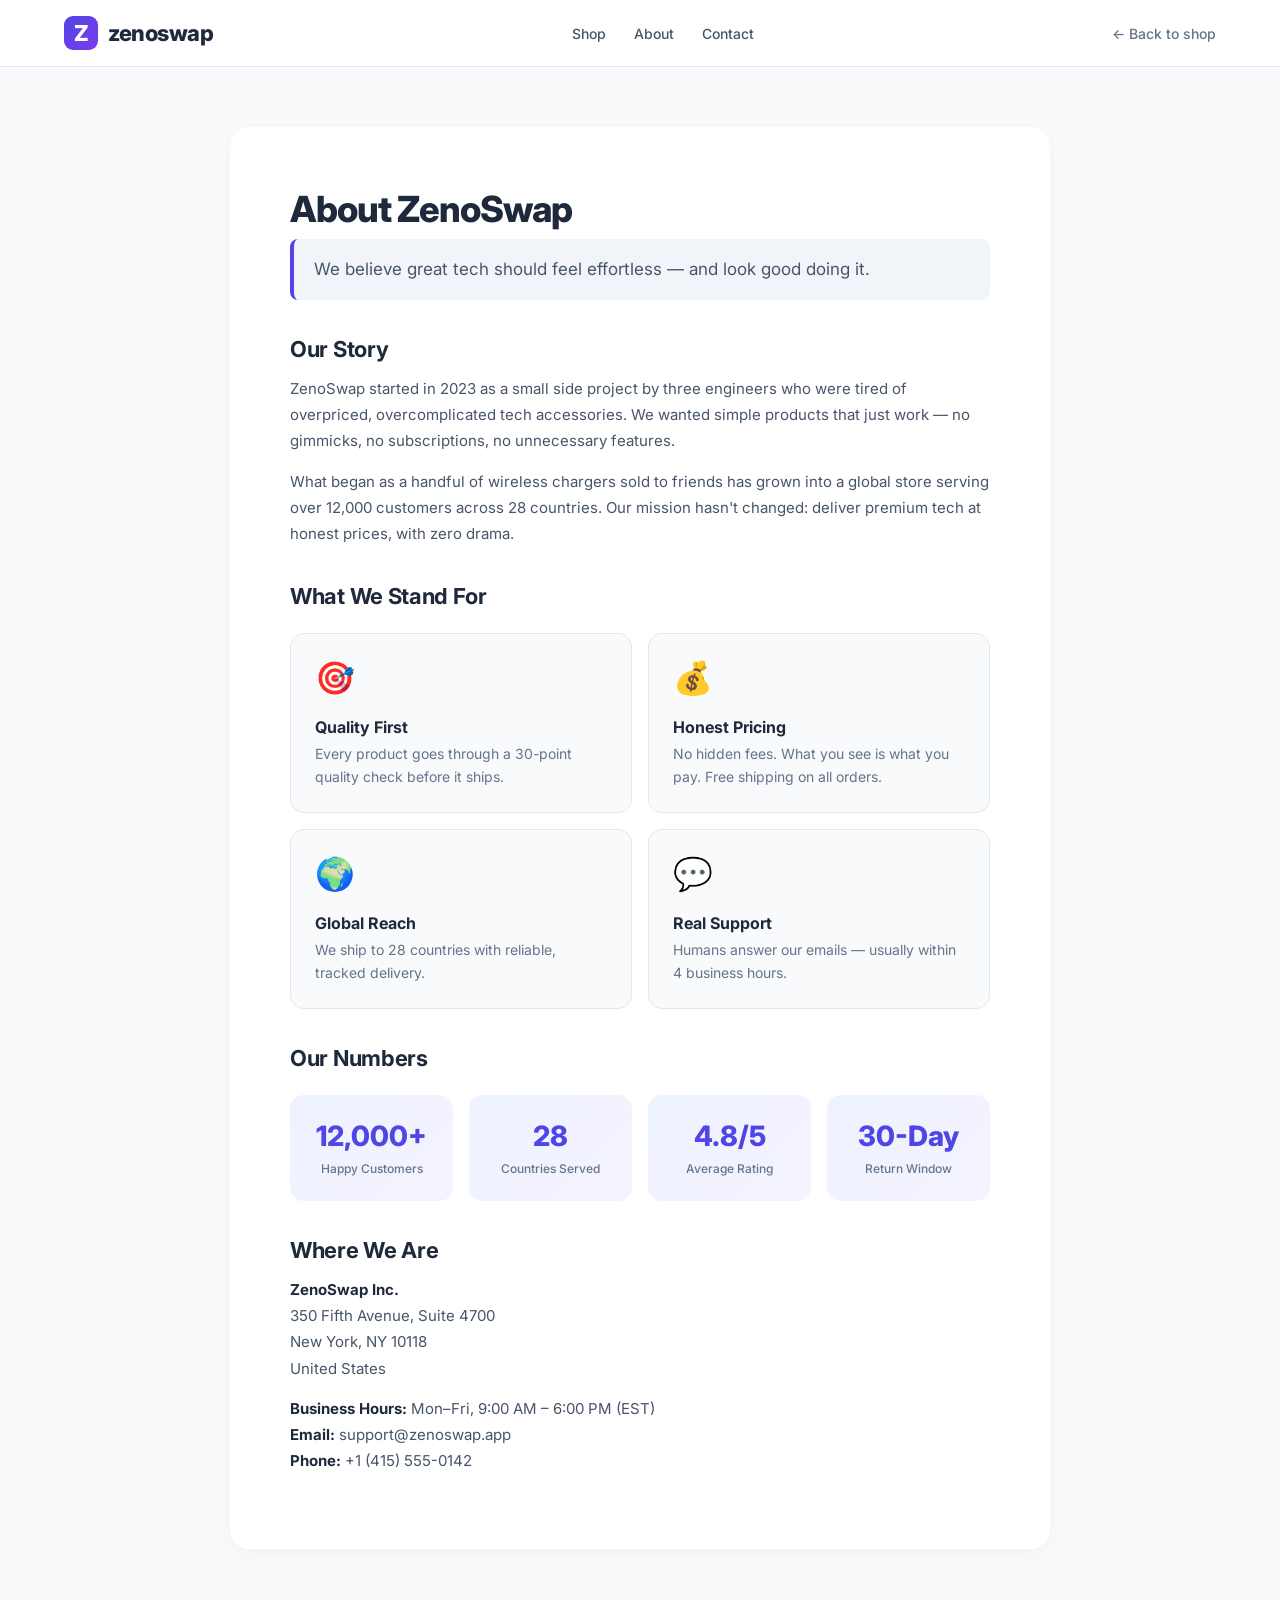
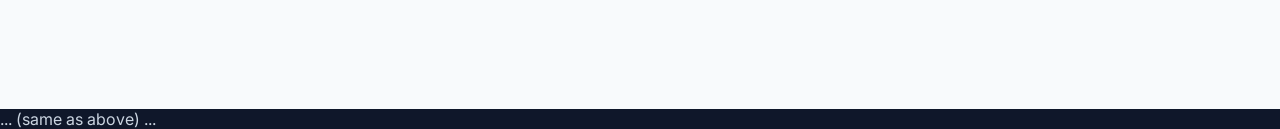
==== about.html @ 6224539b "Add legal pages, footer, and contact form" ====
<!DOCTYPE html>
<html lang="en">
<head>
<meta charset="UTF-8">
<meta name="viewport" content="width=device-width, initial-scale=1.0">
<title>About Us — ZenoSwap</title>
<link rel="stylesheet" href="style.css">
</head>
<body>

<header class="navbar">
  <div class="nav-inner">
    <a href="index.html" class="logo">
      <span class="logo-mark">Z</span>
      <span>zenoswap</span>
    </a>
    <nav class="nav-links">
      <a href="index.html">Shop</a>
      <a href="about.html">About</a>
      <a href="contact.html">Contact</a>
    </nav>
    <a href="index.html" class="back-link">← Back to shop</a>
  </div>
</header>

<main class="legal-page">
  <div class="legal-container">
    <h1>About ZenoSwap</h1>
    <p class="legal-lead">We believe great tech should feel effortless — and look good doing it.</p>

    <div class="legal-content">
      <h2>Our Story</h2>
      <p>
        ZenoSwap started in 2023 as a small side project by three engineers who were tired
        of overpriced, overcomplicated tech accessories. We wanted simple products that
        just work — no gimmicks, no subscriptions, no unnecessary features.
      </p>
      <p>
        What began as a handful of wireless chargers sold to friends has grown into a
        global store serving over 12,000 customers across 28 countries. Our mission
        hasn't changed: deliver premium tech at honest prices, with zero drama.
      </p>

      <h2>What We Stand For</h2>
      <div class="values-grid">
        <div class="value-card">
          <div class="value-icon">🎯</div>
          <h3>Quality First</h3>
          <p>Every product goes through a 30-point quality check before it ships.</p>
        </div>
        <div class="value-card">
          <div class="value-icon">💰</div>
          <h3>Honest Pricing</h3>
          <p>No hidden fees. What you see is what you pay. Free shipping on all orders.</p>
        </div>
        <div class="value-card">
          <div class="value-icon">🌍</div>
          <h3>Global Reach</h3>
          <p>We ship to 28 countries with reliable, tracked delivery.</p>
        </div>
        <div class="value-card">
          <div class="value-icon">💬</div>
          <h3>Real Support</h3>
          <p>Humans answer our emails — usually within 4 business hours.</p>
        </div>
      </div>

      <h2>Our Numbers</h2>
      <div class="stats-grid">
        <div class="stat"><strong>12,000+</strong><span>Happy Customers</span></div>
        <div class="stat"><strong>28</strong><span>Countries Served</span></div>
        <div class="stat"><strong>4.8/5</strong><span>Average Rating</span></div>
        <div class="stat"><strong>30-Day</strong><span>Return Window</span></div>
      </div>

      <h2>Where We Are</h2>
      <p>
        <strong>ZenoSwap Inc.</strong><br>
        350 Fifth Avenue, Suite 4700<br>
        New York, NY 10118<br>
        United States
      </p>
      <p>
        <strong>Business Hours:</strong> Mon–Fri, 9:00 AM – 6:00 PM (EST)<br>
        <strong>Email:</strong> support@zenoswap.app<br>
        <strong>Phone:</strong> +1 (415) 555-0142
      </p>
    </div>
  </div>
</main>

<!-- footer here -->
<footer class="site-footer"> ... (same as above) ... </footer>

</body>
</html>
---- style.css ----
@import url('https://fonts.googleapis.com/css2?family=Inter:wght@400;500;600;700;800&display=swap');

* {
  box-sizing: border-box;
  font-family: 'Inter', sans-serif;
  margin: 0;
  padding: 0;
}

body {
  background: #f8fafc;
  color: #1e293b;
}

/* ============ NAVBAR ============ */
.navbar {
  background: white;
  border-bottom: 1px solid #e2e8f0;
  position: sticky;
  top: 0;
  z-index: 100;
}

.nav-inner {
  max-width: 1200px;
  margin: 0 auto;
  padding: 16px 24px;
  display: flex;
  align-items: center;
  justify-content: space-between;
  gap: 20px;
}

.logo {
  display: flex;
  align-items: center;
  gap: 10px;
  font-size: 22px;
  font-weight: 800;
  color: #1e293b;
  text-decoration: none;
  letter-spacing: -0.5px;
}

.logo-mark {
  width: 34px;
  height: 34px;
  background: linear-gradient(135deg, #4f46e5, #7c3aed);
  color: white;
  border-radius: 9px;
  display: flex;
  align-items: center;
  justify-content: center;
  font-weight: 800;
}

.nav-links {
  display: flex;
  gap: 28px;
  flex: 1;
  justify-content: center;
}

.nav-links a {
  color: #475569;
  text-decoration: none;
  font-weight: 500;
  font-size: 14px;
  transition: color 0.2s;
}

.nav-links a:hover { color: #4f46e5; }

.cart-btn {
  position: relative;
  background: #f1f5f9;
  border: none;
  width: 44px;
  height: 44px;
  border-radius: 12px;
  cursor: pointer;
  display: flex;
  align-items: center;
  justify-content: center;
  color: #1e293b;
  transition: 0.2s;
}
.cart-btn:hover { background: #e2e8f0; }

.cart-count {
  position: absolute;
  top: -6px;
  right: -6px;
  background: #ef4444;
  color: white;
  font-size: 11px;
  font-weight: 700;
  min-width: 20px;
  height: 20px;
  border-radius: 10px;
  display: flex;
  align-items: center;
  justify-content: center;
  padding: 0 5px;
}

/* ============ HERO ============ */
.hero {
  background: linear-gradient(135deg, #4f46e5, #7c3aed);
  color: white;
  padding: 80px 24px;
  text-align: center;
}

.hero-content h1 {
  font-size: 42px;
  font-weight: 800;
  margin-bottom: 12px;
  letter-spacing: -1px;
}

.hero-content p {
  font-size: 17px;
  opacity: 0.9;
}

/* ============ PRODUCTS ============ */
.products {
  max-width: 1200px;
  margin: 0 auto;
  padding: 60px 24px;
}

.section-head {
  text-align: center;
  margin-bottom: 40px;
}

.section-head h2 {
  font-size: 28px;
  font-weight: 800;
  letter-spacing: -0.5px;
  color: #1e293b;
}

.section-head p {
  color: #64748b;
  margin-top: 6px;
}

.product-grid {
  display: grid;
  grid-template-columns: repeat(auto-fill, minmax(240px, 1fr));
  gap: 24px;
}

.product-card {
  background: white;
  border-radius: 16px;
  overflow: hidden;
  box-shadow: 0 2px 10px rgba(0,0,0,0.05);
  transition: all 0.3s ease;
  display: flex;
  flex-direction: column;
}

.product-card:hover {
  transform: translateY(-6px);
  box-shadow: 0 15px 40px rgba(0,0,0,0.12);
}

.product-img {
  height: 200px;
  background: linear-gradient(135deg, #eef2ff, #f5f3ff);
  display: flex;
  align-items: center;
  justify-content: center;
  font-size: 64px;
  position: relative;
}

.product-badge {
  position: absolute;
  top: 12px;
  left: 12px;
  background: #ef4444;
  color: white;
  font-size: 11px;
  font-weight: 700;
  padding: 4px 10px;
  border-radius: 20px;
  text-transform: uppercase;
  letter-spacing: 0.5px;
}

.product-body {
  padding: 18px;
  flex: 1;
  display: flex;
  flex-direction: column;
}

.product-name {
  font-size: 16px;
  font-weight: 600;
  color: #1e293b;
  margin-bottom: 4px;
}

.product-desc {
  font-size: 13px;
  color: #64748b;
  margin-bottom: 14px;
  flex: 1;
}

.product-foot {
  display: flex;
  justify-content: space-between;
  align-items: center;
}

.product-price {
  font-size: 18px;
  font-weight: 800;
  color: #4f46e5;
}

.add-btn {
  background: linear-gradient(135deg, #4f46e5, #7c3aed);
  color: white;
  border: none;
  padding: 9px 16px;
  border-radius: 9px;
  font-weight: 600;
  font-size: 13px;
  cursor: pointer;
  transition: 0.2s;
}

.add-btn:hover {
  transform: scale(1.05);
  box-shadow: 0 6px 15px rgba(79,70,229,0.4);
}

.add-btn:active { transform: scale(0.95); }

/* ============ CART DRAWER ============ */
.cart-overlay {
  display: none;
  position: fixed;
  inset: 0;
  background: rgba(15,23,42,0.5);
  z-index: 200;
  animation: fadeIn 0.25s;
}
.cart-overlay.show { display: block; }

@keyframes fadeIn { from { opacity: 0; } to { opacity: 1; } }

.cart-drawer {
  position: fixed;
  top: 0;
  right: 0;
  width: 100%;
  max-width: 400px;
  height: 100vh;
  background: white;
  z-index: 201;
  transform: translateX(100%);
  transition: transform 0.35s cubic-bezier(0.4, 0, 0.2, 1);
  display: flex;
  flex-direction: column;
  box-shadow: -10px 0 40px rgba(0,0,0,0.1);
}
.cart-drawer.show { transform: translateX(0); }

.cart-head {
  padding: 22px;
  border-bottom: 1px solid #e2e8f0;
  display: flex;
  justify-content: space-between;
  align-items: center;
}
.cart-head h3 { font-size: 18px; font-weight: 700; }

.close-cart {
  background: #f1f5f9;
  border: none;
  width: 34px;
  height: 34px;
  border-radius: 50%;
  cursor: pointer;
  font-size: 14px;
}

.cart-items {
  flex: 1;
  overflow-y: auto;
  padding: 16px 22px;
}

.empty-cart {
  text-align: center;
  color: #94a3b8;
  padding: 40px 20px;
}

.cart-item {
  display: flex;
  gap: 12px;
  padding: 14px 0;
  border-bottom: 1px solid #f1f5f9;
  align-items: center;
}

.cart-item-img {
  width: 56px;
  height: 56px;
  background: linear-gradient(135deg, #eef2ff, #f5f3ff);
  border-radius: 10px;
  display: flex;
  align-items: center;
  justify-content: center;
  font-size: 26px;
  flex-shrink: 0;
}

.cart-item-info { flex: 1; }

.cart-item-name {
  font-size: 14px;
  font-weight: 600;
  color: #1e293b;
}

.cart-item-price {
  font-size: 13px;
  color: #4f46e5;
  font-weight: 600;
  margin-top: 2px;
}

.qty-controls {
  display: flex;
  align-items: center;
  gap: 6px;
  margin-top: 6px;
}

.qty-btn {
  background: #f1f5f9;
  border: none;
  width: 24px;
  height: 24px;
  border-radius: 6px;
  cursor: pointer;
  font-weight: 700;
  color: #475569;
}
.qty-btn:hover { background: #e2e8f0; }

.qty-num {
  font-weight: 600;
  font-size: 13px;
  min-width: 20px;
  text-align: center;
}

.remove-btn {
  background: none;
  border: none;
  color: #ef4444;
  cursor: pointer;
  font-size: 12px;
  font-weight: 600;
  padding: 4px;
}

.cart-foot {
  padding: 22px;
  border-top: 1px solid #e2e8f0;
  background: #f8fafc;
}

.cart-total {
  display: flex;
  justify-content: space-between;
  align-items: center;
  margin-bottom: 14px;
  font-size: 15px;
  color: #64748b;
}

.cart-total strong {
  font-size: 20px;
  color: #1e293b;
  font-weight: 800;
}

.checkout-btn {
  width: 100%;
  padding: 14px;
  background: linear-gradient(135deg, #4f46e5, #7c3aed);
  color: white;
  border: none;
  border-radius: 10px;
  font-size: 15px;
  font-weight: 600;
  cursor: pointer;
  transition: 0.2s;
  box-shadow: 0 6px 18px rgba(79,70,229,0.35);
}

.checkout-btn:hover:not(:disabled) {
  transform: translateY(-2px);
  box-shadow: 0 10px 25px rgba(79,70,229,0.5);
}
.checkout-btn:disabled { opacity: 0.5; cursor: not-allowed; }

/* ============ TOAST ============ */
.toast {
  position: fixed;
  bottom: 24px;
  left: 50%;
  transform: translateX(-50%) translateY(100px);
  background: #16a34a;
  color: white;
  padding: 12px 24px;
  border-radius: 10px;
  font-weight: 600;
  font-size: 14px;
  box-shadow: 0 10px 30px rgba(22,163,74,0.4);
  transition: transform 0.35s cubic-bezier(0.4, 0, 0.2, 1);
  z-index: 999;
}
.toast.show { transform: translateX(-50%) translateY(0); }

/* ============ CHECKOUT PAGE ============ */
.checkout-page { background: #f8fafc; }

.back-link {
  color: #64748b;
  text-decoration: none;
  font-weight: 500;
  font-size: 14px;
}
.back-link:hover { color: #4f46e5; }

.checkout-container {
  max-width: 1100px;
  margin: 0 auto;
  padding: 40px 24px;
}

.checkout-grid {
  display: grid;
  grid-template-columns: 1.4fr 1fr;
  gap: 32px;
  align-items: start;
}

.page-title {
  font-size: 28px;
  font-weight: 800;
  margin-bottom: 24px;
  letter-spacing: -0.5px;
}

.checkout-form-col {
  background: white;
  padding: 32px;
  border-radius: 20px;
  box-shadow: 0 2px 10px rgba(0,0,0,0.05);
}

.section-title {
  font-size: 11px;
  font-weight: 700;
  color: #94a3b8;
  text-transform: uppercase;
  letter-spacing: 0.8px;
  margin: 22px 0 12px;
  display: flex;
  align-items: center;
  gap: 8px;
}
.section-title::after {
  content: '';
  flex: 1;
  height: 1px;
  background: #f1f5f9;
}

.field { margin-bottom: 14px; }

.field label {
  display: block;
  font-size: 12px;
  font-weight: 600;
  color: #475569;
  margin-bottom: 6px;
  text-transform: uppercase;
  letter-spacing: 0.4px;
}
.field label .req { color: #ef4444; }

.input-wrapper { position: relative; }

.input-wrapper input,
.input-wrapper select {
  width: 100%;
  padding: 12px 14px;
  border: 1.5px solid #e2e8f0;
  border-radius: 10px;
  font-size: 14px;
  background: #f8fafc;
  outline: none;
  transition: all 0.2s;
  font-family: inherit;
}

.input-wrapper input:focus,
.input-wrapper select:focus {
  border-color: #4f46e5;
  background: white;
  box-shadow: 0 0 0 3px rgba(79,70,229,0.12);
}

.input-wrapper.error input,
.input-wrapper.error select {
  border-color: #ef4444;
  background: #fef2f2;
  box-shadow: 0 0 0 3px rgba(239,68,68,0.12);
}

.input-wrapper.success input {
  border-color: #16a34a;
  background: #f0fdf4;
}

.error-msg {
  display: none;
  font-size: 12px;
  color: #ef4444;
  margin-top: 5px;
  font-weight: 500;
}
.error-msg.show { display: block; }

.row-2 {
  display: grid;
  grid-template-columns: 1fr 1fr;
  gap: 12px;
}

.toggle-pass {
  position: absolute;
  right: 12px;
  top: 50%;
  transform: translateY(-50%);
  background: none;
  border: none;
  cursor: pointer;
  color: #94a3b8;
}

.card-type-options {
  display: flex;
  gap: 10px;
  margin-bottom: 6px;
}

.type-btn {
  flex: 1;
  padding: 12px 6px;
  border: 2px solid #e2e8f0;
  border-radius: 10px;
  background: #f8fafc;
  cursor: pointer;
  transition: 0.2s;
  display: flex;
  flex-direction: column;
  align-items: center;
  gap: 6px;
}

.type-btn:hover, .type-btn.active {
  border-color: #4f46e5;
  background: #eef2ff;
}

.type-btn svg { width: 44px; height: 22px; }
.type-btn span { font-size: 11px; font-weight: 600; color: #475569; }

.card-type-error {
  display: none;
  font-size: 12px;
  color: #ef4444;
  margin-bottom: 10px;
}
.card-type-error.show { display: block; }

.continue-btn {
  width: 100%;
  padding: 14px;
  background: linear-gradient(135deg, #4f46e5, #7c3aed);
  color: white;
  border: none;
  border-radius: 10px;
  font-size: 15px;
  font-weight: 600;
  cursor: pointer;
  margin-top: 12px;
  box-shadow: 0 6px 18px rgba(79,70,229,0.35);
  transition: 0.2s;
}
.continue-btn:hover {
  transform: translateY(-2px);
  box-shadow: 0 10px 25px rgba(79,70,229,0.5);
}

/* Order summary */
.summary-card {
  background: white;
  padding: 24px;
  border-radius: 20px;
  box-shadow: 0 2px 10px rgba(0,0,0,0.05);
  position: sticky;
  top: 90px;
}
.summary-card h3 {
  font-size: 16px;
  font-weight: 700;
  margin-bottom: 18px;
}

.summary-item {
  display: flex;
  gap: 12px;
  padding: 12px 0;
  border-bottom: 1px solid #f1f5f9;
  align-items: center;
}

.summary-item-img {
  width: 48px;
  height: 48px;
  background: linear-gradient(135deg, #eef2ff, #f5f3ff);
  border-radius: 8px;
  display: flex;
  align-items: center;
  justify-content: center;
  font-size: 24px;
}

.summary-item-info { flex: 1; }
.summary-item-name { font-size: 13px; font-weight: 600; }
.summary-item-qty { font-size: 12px; color: #64748b; }
.summary-item-price { font-size: 13px; font-weight: 700; color: #1e293b; }

.summary-totals {
  margin-top: 16px;
  padding-top: 16px;
  border-top: 2px solid #f1f5f9;
}

.summary-row {
  display: flex;
  justify-content: space-between;
  font-size: 14px;
  color: #64748b;
  margin-bottom: 8px;
}

.summary-row.total-row {
  font-size: 17px;
  font-weight: 800;
  color: #1e293b;
  margin-top: 12px;
  padding-top: 12px;
  border-top: 1px solid #e2e8f0;
}

.free { color: #16a34a; font-weight: 600; }

/* ============ PAYMENT POPUP ============ */
.overlay {
  display: none;
  position: fixed;
  inset: 0;
  background: rgba(15,23,42,0.7);
  backdrop-filter: blur(6px);
  justify-content: center;
  align-items: center;
  z-index: 999;
  padding: 20px;
}
.overlay.show { display: flex; animation: fadeIn 0.25s; }

.popup {
  width: 100%;
  max-width: 420px;
  background: white;
  border-radius: 20px;
  overflow: hidden;
  box-shadow: 0 25px 60px rgba(0,0,0,0.3);
  animation: pop 0.35s cubic-bezier(0.34, 1.56, 0.64, 1);
  max-height: 92vh;
  display: flex;
  flex-direction: column;
}

@keyframes pop {
  from { transform: scale(0.85) translateY(20px); opacity: 0; }
  to   { transform: scale(1) translateY(0); opacity: 1; }
}

.popup-header {
  background: linear-gradient(135deg, #4f46e5, #7c3aed);
  color: white;
  padding: 24px;
  position: relative;
  overflow: hidden;
}

.popup-header::before {
  content: '';
  position: absolute;
  width: 200px; height: 200px;
  border-radius: 50%;
  background: rgba(255,255,255,0.08);
  top: -80px; right: -60px;
}

.popup-header .brand {
  display: flex;
  align-items: center;
  gap: 10px;
  font-weight: 600;
  font-size: 15px;
  position: relative;
  z-index: 1;
}

.brand-logo-icon {
  width: 32px;
  height: 32px;
  background: white;
  color: #4f46e5;
  border-radius: 8px;
  display: flex;
  align-items: center;
  justify-content: center;
  font-weight: 800;
}

.popup-header .order {
  font-size: 12px;
  opacity: 0.8;
  margin-top: 8px;
}

.popup-header .amount {
  font-size: 28px;
  font-weight: 700;
  margin-top: 4px;
}

.close-btn {
  position: absolute;
  top: 18px; right: 18px;
  background: rgba(255,255,255,0.15);
  border: none;
  color: white;
  width: 32px;
  height: 32px;
  border-radius: 50%;
  cursor: pointer;
  z-index: 2;
}
.close-btn:hover {
  background: rgba(255,255,255,0.3);
  transform: rotate(90deg);
}

.popup-body {
  padding: 24px;
  overflow-y: auto;
}

.card-icon {
  position: absolute;
  right: 12px;
  top: 50%;
  transform: translateY(-50%);
  width: 32px;
  opacity: 0;
  transition: 0.25s;
  pointer-events: none;
}
.card-icon.visible { opacity: 1; }
.card-icon svg { width: 100%; }

.brand-row {
  display: flex;
  gap: 8px;
  margin-bottom: 16px;
}

.brand-logo {
  flex: 1;
  display: flex;
  align-items: center;
  justify-content: center;
  padding: 6px;
  border: 1.5px solid #e2e8f0;
  border-radius: 10px;
  background: #f8fafc;
  opacity: 0.5;
  filter: grayscale(100%);
  transition: 0.25s;
  cursor: pointer;
  height: 44px;
}

.brand-logo.active {
  opacity: 1;
  filter: grayscale(0%);
  border-color: #4f46e5;
  background: #eef2ff;
  box-shadow: 0 0 0 3px rgba(79,70,229,0.15);
}

.pay-now-btn {
  width: 100%;
  padding: 14px;
  background: linear-gradient(135deg, #4f46e5, #7c3aed);
  color: white;
  border: none;
  border-radius: 10px;
  font-size: 15px;
  font-weight: 600;
  cursor: pointer;
  margin-top: 8px;
  display: flex;
  align-items: center;
  justify-content: center;
  gap: 8px;
  box-shadow: 0 6px 18px rgba(79,70,229,0.35);
}
.pay-now-btn:disabled { opacity: 0.7; cursor: not-allowed; }

.spinner {
  width: 16px;
  height: 16px;
  border: 2px solid rgba(255,255,255,0.4);
  border-top-color: white;
  border-radius: 50%;
  animation: spin 0.7s linear infinite;
  display: none;
}
.pay-now-btn.loading .spinner { display: block; }
@keyframes spin { to { transform: rotate(360deg); } }

.status-msg {
  text-align: center;
  margin-top: 14px;
  font-size: 13px;
  font-weight: 500;
  min-height: 20px;
}
.status-msg.success { color: #16a34a; }
.status-msg.error { color: #dc2626; }
.status-msg.loading { color: #64748b; }

.secure-badge {
  display: flex;
  align-items: center;
  justify-content: center;
  gap: 6px;
  font-size: 11px;
  color: #94a3b8;
  margin-top: 14px;
  padding-top: 14px;
  border-top: 1px solid #f1f5f9;
}

/* ============ SUCCESS ============ */
.success-box {
  background: white;
  border-radius: 20px;
  padding: 48px 32px;
  max-width: 400px;
  text-align: center;
  animation: pop 0.4s cubic-bezier(0.34, 1.56, 0.64, 1);
}

.check-circle {
  width: 80px;
  height: 80px;
  margin: 0 auto 20px;
  animation: popIn 0.5s ease 0.2s both;
}

@keyframes popIn {
  from { transform: scale(0); opacity: 0; }
  to { transform: scale(1); opacity: 1; }
}

.check-circle path {
  stroke-dasharray: 50;
  stroke-dashoffset: 50;
  animation: draw 0.5s ease 0.5s forwards;
}
@keyframes draw { to { stroke-dashoffset: 0; } }

.success-box h2 {
  font-size: 22px;
  font-weight: 800;
  color: #1e293b;
  margin-bottom: 8px;
}

.success-box p {
  color: #64748b;
  font-size: 14px;
  margin-bottom: 6px;
}

.order-ref {
  font-size: 13px;
  color: #94a3b8 !important;
  margin: 16px 0 24px !important;
}

.back-shop-btn {
  display: inline-block;
  padding: 12px 28px;
  background: linear-gradient(135deg, #4f46e5, #7c3aed);
  color: white;
  text-decoration: none;
  border-radius: 10px;
  font-weight: 600;
  font-size: 14px;
  box-shadow: 0 6px 18px rgba(79,70,229,0.35);
}

/* ============ RESPONSIVE ============ */
@media (max-width: 900px) {
  .checkout-grid { grid-template-columns: 1fr; }
  .summary-card { position: static; }
  .nav-links { display: none; }
}

@media (max-width: 600px) {
  .hero-content h1 { font-size: 28px; }
  .products { padding: 40px 16px; }
  .checkout-form-col { padding: 20px; }
}

/* ============ FOOTER ============ */
.site-footer {
  background: #0f172a;
  color: #cbd5e1;
  margin-top: 80px;
}

.footer-inner {
  max-width: 1200px;
  margin: 0 auto;
  padding: 60px 24px 40px;
  display: grid;
  grid-template-columns: 1.5fr 1fr 1fr 1fr 1.5fr;
  gap: 40px;
}

.footer-brand .logo {
  color: white;
  margin-bottom: 16px;
}

.footer-desc {
  font-size: 14px;
  line-height: 1.7;
  color: #94a3b8;
  margin-bottom: 20px;
}

.social-row {
  display: flex;
  gap: 12px;
}

.social-row a {
  width: 36px;
  height: 36px;
  background: rgba(255,255,255,0.08);
  border-radius: 9px;
  display: flex;
  align-items: center;
  justify-content: center;
  color: #cbd5e1;
  transition: 0.2s;
}

.social-row a:hover {
  background: #4f46e5;
  color: white;
  transform: translateY(-2px);
}

.footer-col h4 {
  color: white;
  font-size: 13px;
  font-weight: 700;
  text-transform: uppercase;
  letter-spacing: 0.8px;
  margin-bottom: 18px;
}

.footer-col ul {
  list-style: none;
  padding: 0;
}

.footer-col ul li {
  margin-bottom: 12px;
}

.footer-col ul li a {
  color: #94a3b8;
  text-decoration: none;
  font-size: 14px;
  transition: 0.2s;
}

.footer-col ul li a:hover { color: white; }

.contact-list li {
  display: flex;
  align-items: flex-start;
  gap: 10px;
  color: #94a3b8;
  font-size: 14px;
  line-height: 1.5;
}

.contact-list svg {
  flex-shrink: 0;
  margin-top: 3px;
  color: #4f46e5;
}

.footer-bottom {
  border-top: 1px solid rgba(255,255,255,0.08);
  padding: 20px 24px;
  max-width: 1200px;
  margin: 0 auto;
  display: flex;
  justify-content: space-between;
  align-items: center;
  font-size: 13px;
  color: #64748b;
  flex-wrap: wrap;
  gap: 10px;
}

.footer-legal a {
  color: #94a3b8;
  text-decoration: none;
  margin: 0 4px;
}

.footer-legal a:hover { color: white; }

/* ============ LEGAL PAGES ============ */
.legal-page {
  padding: 60px 24px 80px;
  background: #f8fafc;
  min-height: calc(100vh - 200px);
}

.legal-container {
  max-width: 820px;
  margin: 0 auto;
  background: white;
  padding: 60px;
  border-radius: 20px;
  box-shadow: 0 4px 20px rgba(0,0,0,0.04);
}

.legal-container h1 {
  font-size: 36px;
  font-weight: 800;
  color: #1e293b;
  margin-bottom: 8px;
  letter-spacing: -1px;
}

.legal-updated {
  color: #94a3b8;
  font-size: 13px;
  margin-bottom: 32px;
}

.legal-lead {
  font-size: 17px;
  color: #475569;
  line-height: 1.7;
  padding: 16px 20px;
  background: #f1f5f9;
  border-left: 4px solid #4f46e5;
  border-radius: 8px;
  margin-bottom: 32px;
}

.legal-content h2 {
  font-size: 22px;
  font-weight: 700;
  color: #1e293b;
  margin-top: 36px;
  margin-bottom: 14px;
  letter-spacing: -0.3px;
}

.legal-content h3 {
  font-size: 16px;
  font-weight: 600;
  color: #334155;
  margin-top: 20px;
  margin-bottom: 10px;
}

.legal-content p {
  color: #475569;
  font-size: 15px;
  line-height: 1.75;
  margin-bottom: 14px;
}

.legal-content ul, .legal-content ol {
  padding-left: 24px;
  margin-bottom: 16px;
}

.legal-content li {
  color: #475569;
  font-size: 15px;
  line-height: 1.75;
  margin-bottom: 8px;
}

.legal-content a {
  color: #4f46e5;
  text-decoration: none;
  font-weight: 500;
}

.legal-content a:hover { text-decoration: underline; }

.legal-content strong { color: #1e293b; }

/* ============ VALUES & STATS ============ */
.values-grid {
  display: grid;
  grid-template-columns: repeat(2, 1fr);
  gap: 16px;
  margin: 24px 0;
}

.value-card {
  padding: 24px;
  background: #f8fafc;
  border-radius: 14px;
  border: 1px solid #e2e8f0;
}

.value-icon { font-size: 32px; margin-bottom: 10px; }

.value-card h3 {
  font-size: 16px;
  font-weight: 700;
  color: #1e293b;
  margin-bottom: 6px;
}

.value-card p {
  font-size: 14px;
  color: #64748b;
  line-height: 1.6;
  margin: 0;
}

.stats-grid {
  display: grid;
  grid-template-columns: repeat(4, 1fr);
  gap: 16px;
  margin: 24px 0;
}

.stat {
  text-align: center;
  padding: 24px 12px;
  background: linear-gradient(135deg, #eef2ff, #f5f3ff);
  border-radius: 14px;
}

.stat strong {
  display: block;
  font-size: 28px;
  color: #4f46e5;
  font-weight: 800;
  margin-bottom: 4px;
}

.stat span {
  font-size: 12px;
  color: #64748b;
  font-weight: 500;
}

/* ============ POLICY ELEMENTS ============ */
.policy-highlight {
  display: flex;
  gap: 16px;
  padding: 24px;
  background: linear-gradient(135deg, #eef2ff, #f5f3ff);
  border-radius: 16px;
  margin: 24px 0;
  border: 1px solid #ddd6fe;
}

.policy-icon { font-size: 40px; flex-shrink: 0; }

.policy-highlight h3 {
  font-size: 18px;
  font-weight: 700;
  color: #4f46e5;
  margin-bottom: 6px;
}

.policy-highlight p {
  font-size: 14px;
  color: #475569;
  margin: 0;
}

.numbered-steps {
  padding-left: 0 !important;
  counter-reset: step;
  list-style: none;
}

.numbered-steps li {
  counter-increment: step;
  position: relative;
  padding-left: 50px;
  padding-bottom: 20px;
  margin-bottom: 0 !important;
}

.numbered-steps li::before {
  content: counter(step);
  position: absolute;
  left: 0;
  top: -2px;
  width: 32px;
  height: 32px;
  background: linear-gradient(135deg, #4f46e5, #7c3aed);
  color: white;
  border-radius: 50%;
  display: flex;
  align-items: center;
  justify-content: center;
  font-weight: 700;
  font-size: 14px;
}

.policy-table {
  width: 100%;
  border-collapse: collapse;
  margin: 16px 0 24px;
  font-size: 14px;
}

.policy-table th {
  background: #f1f5f9;
  color: #1e293b;
  text-align: left;
  padding: 12px;
  font-weight: 600;
  border-bottom: 2px solid #e2e8f0;
}

.policy-table td {
  padding: 12px;
  border-bottom: 1px solid #f1f5f9;
  color: #475569;
}

/* ============ CONTACT PAGE ============ */
.contact-grid {
  display: grid;
  grid-template-columns: 1.2fr 1fr;
  gap: 32px;
  margin-top: 32px;
}

.contact-form-card,
.contact-info-card {
  background: #f8fafc;
  padding: 32px;
  border-radius: 16px;
  border: 1px solid #e2e8f0;
}

.contact-form-card h2,
.contact-info-card h2 {
  font-size: 20px;
  font-weight: 700;
  color: #1e293b;
  margin-bottom: 20px;
}

.contact-form-card textarea {
  width: 100%;
  padding: 12px 14px;
  border: 1.5px solid #e2e8f0;
  border-radius: 10px;
  font-size: 14px;
  background: white;
  outline: none;
  resize: vertical;
  font-family: inherit;
  transition: 0.2s;
}

.contact-form-card textarea:focus {
  border-color: #4f46e5;
  box-shadow: 0 0 0 3px rgba(79,70,229,0.12);
}

.contact-method {
  display: flex;
  gap: 14px;
  padding: 16px 0;
  border-bottom: 1px solid #e2e8f0;
}

.contact-method:last-child { border-bottom: none; }

.contact-icon {
  width: 44px;
  height: 44px;
  background: white;
  border-radius: 12px;
  display: flex;
  align-items: center;
  justify-content: center;
  font-size: 20px;
  flex-shrink: 0;
  box-shadow: 0 2px 6px rgba(0,0,0,0.05);
}

.contact-method h3 {
  font-size: 14px;
  font-weight: 700;
  color: #1e293b;
  margin-bottom: 4px;
}

.contact-method p {
  font-size: 14px;
  color: #475569;
  line-height: 1.5;
  margin: 0;
}

.contact-note {
  font-size: 12px !important;
  color: #94a3b8 !important;
  margin-top: 4px !important;
}

/* ============ RESPONSIVE FOOTER + LEGAL ============ */
@media (max-width: 900px) {
  .footer-inner {
    grid-template-columns: 1fr 1fr;
    gap: 30px;
  }
  .footer-brand { grid-column: 1 / -1; }
  .legal-container { padding: 40px 24px; }
  .legal-container h1 { font-size: 28px; }
  .values-grid, .stats-grid { grid-template-columns: 1fr 1fr; }
  .contact-grid { grid-template-columns: 1fr; }
}

@media (max-width: 500px) {
  .footer-inner { grid-template-columns: 1fr; }
  .values-grid, .stats-grid { grid-template-columns: 1fr; }
  .legal-container { padding: 32px 20px; }
}
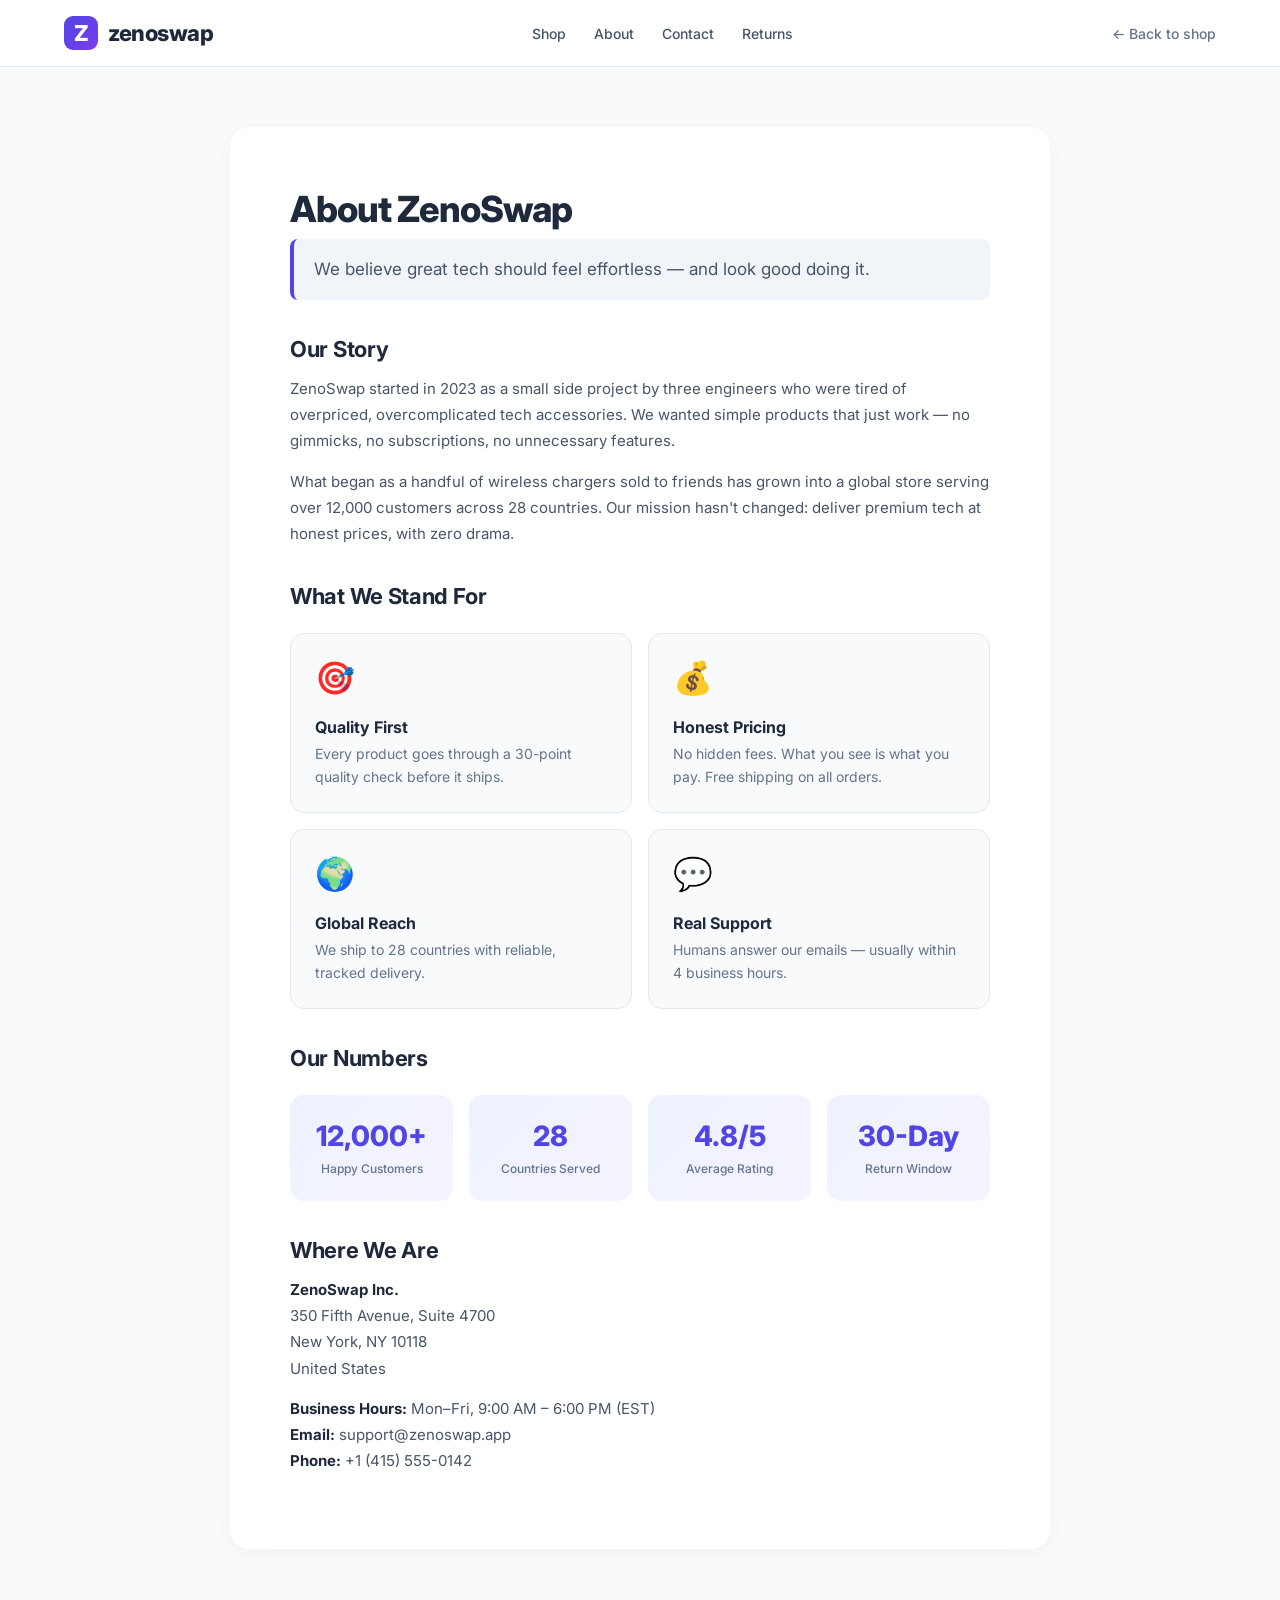
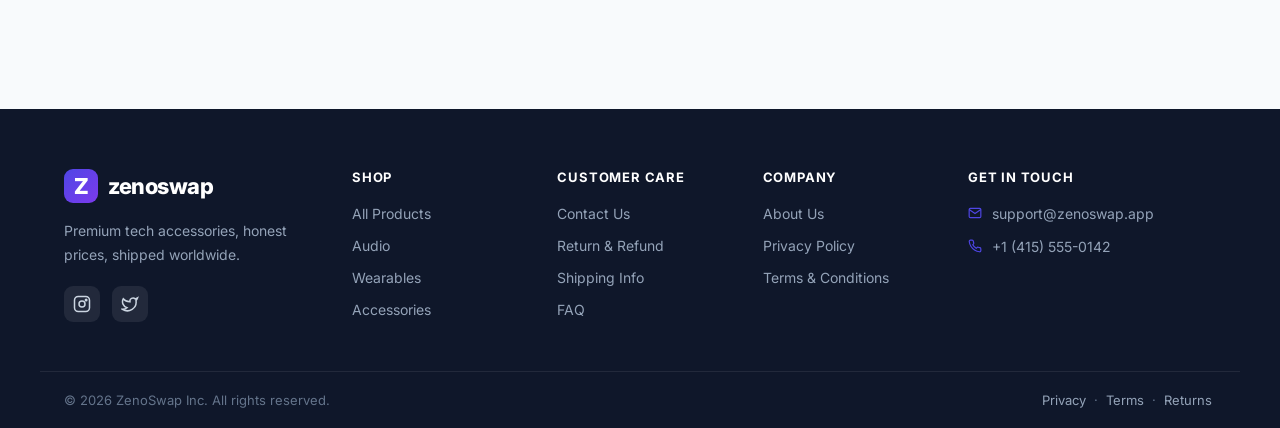
==== commit 36737242: "Add legal pages, footer, contact form — ZenoSwap USD" ====
--- a/about.html
+++ b/about.html
@@ -10,14 +10,12 @@
 
 <header class="navbar">
   <div class="nav-inner">
-    <a href="index.html" class="logo">
-      <span class="logo-mark">Z</span>
-      <span>zenoswap</span>
-    </a>
+    <a href="index.html" class="logo"><span class="logo-mark">Z</span><span>zenoswap</span></a>
     <nav class="nav-links">
       <a href="index.html">Shop</a>
       <a href="about.html">About</a>
       <a href="contact.html">Contact</a>
+      <a href="returns.html">Returns</a>
     </nav>
     <a href="index.html" class="back-link">← Back to shop</a>
   </div>
@@ -30,39 +28,15 @@
 
     <div class="legal-content">
       <h2>Our Story</h2>
-      <p>
-        ZenoSwap started in 2023 as a small side project by three engineers who were tired
-        of overpriced, overcomplicated tech accessories. We wanted simple products that
-        just work — no gimmicks, no subscriptions, no unnecessary features.
-      </p>
-      <p>
-        What began as a handful of wireless chargers sold to friends has grown into a
-        global store serving over 12,000 customers across 28 countries. Our mission
-        hasn't changed: deliver premium tech at honest prices, with zero drama.
-      </p>
+      <p>ZenoSwap started in 2023 as a small side project by three engineers who were tired of overpriced, overcomplicated tech accessories. We wanted simple products that just work — no gimmicks, no subscriptions, no unnecessary features.</p>
+      <p>What began as a handful of wireless chargers sold to friends has grown into a global store serving over 12,000 customers across 28 countries. Our mission hasn't changed: deliver premium tech at honest prices, with zero drama.</p>
 
       <h2>What We Stand For</h2>
       <div class="values-grid">
-        <div class="value-card">
-          <div class="value-icon">🎯</div>
-          <h3>Quality First</h3>
-          <p>Every product goes through a 30-point quality check before it ships.</p>
-        </div>
-        <div class="value-card">
-          <div class="value-icon">💰</div>
-          <h3>Honest Pricing</h3>
-          <p>No hidden fees. What you see is what you pay. Free shipping on all orders.</p>
-        </div>
-        <div class="value-card">
-          <div class="value-icon">🌍</div>
-          <h3>Global Reach</h3>
-          <p>We ship to 28 countries with reliable, tracked delivery.</p>
-        </div>
-        <div class="value-card">
-          <div class="value-icon">💬</div>
-          <h3>Real Support</h3>
-          <p>Humans answer our emails — usually within 4 business hours.</p>
-        </div>
+        <div class="value-card"><div class="value-icon">🎯</div><h3>Quality First</h3><p>Every product goes through a 30-point quality check before it ships.</p></div>
+        <div class="value-card"><div class="value-icon">💰</div><h3>Honest Pricing</h3><p>No hidden fees. What you see is what you pay. Free shipping on all orders.</p></div>
+        <div class="value-card"><div class="value-icon">🌍</div><h3>Global Reach</h3><p>We ship to 28 countries with reliable, tracked delivery.</p></div>
+        <div class="value-card"><div class="value-icon">💬</div><h3>Real Support</h3><p>Humans answer our emails — usually within 4 business hours.</p></div>
       </div>
 
       <h2>Our Numbers</h2>
@@ -74,23 +48,38 @@
       </div>
 
       <h2>Where We Are</h2>
-      <p>
-        <strong>ZenoSwap Inc.</strong><br>
-        350 Fifth Avenue, Suite 4700<br>
-        New York, NY 10118<br>
-        United States
-      </p>
-      <p>
-        <strong>Business Hours:</strong> Mon–Fri, 9:00 AM – 6:00 PM (EST)<br>
-        <strong>Email:</strong> support@zenoswap.app<br>
-        <strong>Phone:</strong> +1 (415) 555-0142
-      </p>
+      <p><strong>ZenoSwap Inc.</strong><br>350 Fifth Avenue, Suite 4700<br>New York, NY 10118<br>United States</p>
+      <p><strong>Business Hours:</strong> Mon–Fri, 9:00 AM – 6:00 PM (EST)<br><strong>Email:</strong> support@zenoswap.app<br><strong>Phone:</strong> +1 (415) 555-0142</p>
     </div>
   </div>
 </main>
 
-<!-- footer here -->
-<footer class="site-footer"> ... (same as above) ... </footer>
+<footer class="site-footer">
+  <div class="footer-inner">
+    <div class="footer-col footer-brand">
+      <div class="logo"><span class="logo-mark">Z</span><span>zenoswap</span></div>
+      <p class="footer-desc">Premium tech accessories, honest prices, shipped worldwide.</p>
+      <div class="social-row">
+        <a href="#" aria-label="Instagram"><svg width="18" height="18" viewBox="0 0 24 24" fill="none" stroke="currentColor" stroke-width="2"><rect x="2" y="2" width="20" height="20" rx="5"/><circle cx="12" cy="12" r="4"/><circle cx="17.5" cy="6.5" r="1" fill="currentColor"/></svg></a>
+        <a href="#" aria-label="Twitter"><svg width="18" height="18" viewBox="0 0 24 24" fill="none" stroke="currentColor" stroke-width="2"><path d="M22 4s-.7 2.1-2 3.4c1.6 10-9.4 17.3-18 11.6 2.2.1 4.4-.6 6-2C3 15.5.5 9.6 3 5c2.2 2.6 5.6 4.1 9 4-.9-4.2 4-6.6 7-3.8 1.1 0 3-1.2 3-1.2z"/></svg></a>
+      </div>
+    </div>
+    <div class="footer-col"><h4>Shop</h4><ul><li><a href="index.html">All Products</a></li><li><a href="#">Audio</a></li><li><a href="#">Wearables</a></li><li><a href="#">Accessories</a></li></ul></div>
+    <div class="footer-col"><h4>Customer Care</h4><ul><li><a href="contact.html">Contact Us</a></li><li><a href="returns.html">Return & Refund</a></li><li><a href="#">Shipping Info</a></li><li><a href="#">FAQ</a></li></ul></div>
+    <div class="footer-col"><h4>Company</h4><ul><li><a href="about.html">About Us</a></li><li><a href="privacy.html">Privacy Policy</a></li><li><a href="terms.html">Terms & Conditions</a></li></ul></div>
+    <div class="footer-col">
+      <h4>Get in Touch</h4>
+      <ul class="contact-list">
+        <li><svg width="14" height="14" viewBox="0 0 24 24" fill="none" stroke="currentColor" stroke-width="2"><path d="M4 4h16c1.1 0 2 .9 2 2v12c0 1.1-.9 2-2 2H4c-1.1 0-2-.9-2-2V6c0-1.1.9-2 2-2z"/><polyline points="22,6 12,13 2,6"/></svg>support@zenoswap.app</li>
+        <li><svg width="14" height="14" viewBox="0 0 24 24" fill="none" stroke="currentColor" stroke-width="2"><path d="M22 16.92v3a2 2 0 0 1-2.18 2 19.79 19.79 0 0 1-8.63-3.07 19.5 19.5 0 0 1-6-6 19.79 19.79 0 0 1-3.07-8.67A2 2 0 0 1 4.11 2h3a2 2 0 0 1 2 1.72 12.84 12.84 0 0 0 .7 2.81 2 2 0 0 1-.45 2.11L8.09 9.91a16 16 0 0 0 6 6l1.27-1.27a2 2 0 0 1 2.11-.45 12.84 12.84 0 0 0 2.81.7A2 2 0 0 1 22 16.92z"/></svg>+1 (415) 555-0142</li>
+      </ul>
+    </div>
+  </div>
+  <div class="footer-bottom">
+    <p>© 2026 ZenoSwap Inc. All rights reserved.</p>
+    <p class="footer-legal"><a href="privacy.html">Privacy</a> · <a href="terms.html">Terms</a> · <a href="returns.html">Returns</a></p>
+  </div>
+</footer>
 
 </body>
 </html>
--- a/style.css
+++ b/style.css
@@ -119,10 +119,7 @@
   letter-spacing: -1px;
 }
 
-.hero-content p {
-  font-size: 17px;
-  opacity: 0.9;
-}
+.hero-content p { font-size: 17px; opacity: 0.9; }
 
 /* ============ PRODUCTS ============ */
 .products {
@@ -131,22 +128,9 @@
   padding: 60px 24px;
 }
 
-.section-head {
-  text-align: center;
-  margin-bottom: 40px;
-}
-
-.section-head h2 {
-  font-size: 28px;
-  font-weight: 800;
-  letter-spacing: -0.5px;
-  color: #1e293b;
-}
-
-.section-head p {
-  color: #64748b;
-  margin-top: 6px;
-}
+.section-head { text-align: center; margin-bottom: 40px; }
+.section-head h2 { font-size: 28px; font-weight: 800; letter-spacing: -0.5px; color: #1e293b; }
+.section-head p { color: #64748b; margin-top: 6px; }
 
 .product-grid {
   display: grid;
@@ -163,11 +147,7 @@
   display: flex;
   flex-direction: column;
 }
-
-.product-card:hover {
-  transform: translateY(-6px);
-  box-shadow: 0 15px 40px rgba(0,0,0,0.12);
-}
+.product-card:hover { transform: translateY(-6px); box-shadow: 0 15px 40px rgba(0,0,0,0.12); }
 
 .product-img {
   height: 200px;
@@ -193,38 +173,11 @@
   letter-spacing: 0.5px;
 }
 
-.product-body {
-  padding: 18px;
-  flex: 1;
-  display: flex;
-  flex-direction: column;
-}
-
-.product-name {
-  font-size: 16px;
-  font-weight: 600;
-  color: #1e293b;
-  margin-bottom: 4px;
-}
-
-.product-desc {
-  font-size: 13px;
-  color: #64748b;
-  margin-bottom: 14px;
-  flex: 1;
-}
-
-.product-foot {
-  display: flex;
-  justify-content: space-between;
-  align-items: center;
-}
-
-.product-price {
-  font-size: 18px;
-  font-weight: 800;
-  color: #4f46e5;
-}
+.product-body { padding: 18px; flex: 1; display: flex; flex-direction: column; }
+.product-name { font-size: 16px; font-weight: 600; color: #1e293b; margin-bottom: 4px; }
+.product-desc { font-size: 13px; color: #64748b; margin-bottom: 14px; flex: 1; }
+.product-foot { display: flex; justify-content: space-between; align-items: center; }
+.product-price { font-size: 18px; font-weight: 800; color: #4f46e5; }
 
 .add-btn {
   background: linear-gradient(135deg, #4f46e5, #7c3aed);
@@ -237,12 +190,7 @@
   cursor: pointer;
   transition: 0.2s;
 }
-
-.add-btn:hover {
-  transform: scale(1.05);
-  box-shadow: 0 6px 15px rgba(79,70,229,0.4);
-}
-
+.add-btn:hover { transform: scale(1.05); box-shadow: 0 6px 15px rgba(79,70,229,0.4); }
 .add-btn:active { transform: scale(0.95); }
 
 /* ============ CART DRAWER ============ */
@@ -260,8 +208,7 @@
 
 .cart-drawer {
   position: fixed;
-  top: 0;
-  right: 0;
+  top: 0; right: 0;
   width: 100%;
   max-width: 400px;
   height: 100vh;
@@ -275,128 +222,28 @@
 }
 .cart-drawer.show { transform: translateX(0); }
 
-.cart-head {
-  padding: 22px;
-  border-bottom: 1px solid #e2e8f0;
-  display: flex;
-  justify-content: space-between;
-  align-items: center;
-}
+.cart-head { padding: 22px; border-bottom: 1px solid #e2e8f0; display: flex; justify-content: space-between; align-items: center; }
 .cart-head h3 { font-size: 18px; font-weight: 700; }
-
-.close-cart {
-  background: #f1f5f9;
-  border: none;
-  width: 34px;
-  height: 34px;
-  border-radius: 50%;
-  cursor: pointer;
-  font-size: 14px;
-}
-
-.cart-items {
-  flex: 1;
-  overflow-y: auto;
-  padding: 16px 22px;
-}
-
-.empty-cart {
-  text-align: center;
-  color: #94a3b8;
-  padding: 40px 20px;
-}
-
-.cart-item {
-  display: flex;
-  gap: 12px;
-  padding: 14px 0;
-  border-bottom: 1px solid #f1f5f9;
-  align-items: center;
-}
-
-.cart-item-img {
-  width: 56px;
-  height: 56px;
-  background: linear-gradient(135deg, #eef2ff, #f5f3ff);
-  border-radius: 10px;
-  display: flex;
-  align-items: center;
-  justify-content: center;
-  font-size: 26px;
-  flex-shrink: 0;
-}
-
+.close-cart { background: #f1f5f9; border: none; width: 34px; height: 34px; border-radius: 50%; cursor: pointer; font-size: 14px; }
+
+.cart-items { flex: 1; overflow-y: auto; padding: 16px 22px; }
+.empty-cart { text-align: center; color: #94a3b8; padding: 40px 20px; }
+
+.cart-item { display: flex; gap: 12px; padding: 14px 0; border-bottom: 1px solid #f1f5f9; align-items: center; }
+.cart-item-img { width: 56px; height: 56px; background: linear-gradient(135deg, #eef2ff, #f5f3ff); border-radius: 10px; display: flex; align-items: center; justify-content: center; font-size: 26px; flex-shrink: 0; }
 .cart-item-info { flex: 1; }
-
-.cart-item-name {
-  font-size: 14px;
-  font-weight: 600;
-  color: #1e293b;
-}
-
-.cart-item-price {
-  font-size: 13px;
-  color: #4f46e5;
-  font-weight: 600;
-  margin-top: 2px;
-}
-
-.qty-controls {
-  display: flex;
-  align-items: center;
-  gap: 6px;
-  margin-top: 6px;
-}
-
-.qty-btn {
-  background: #f1f5f9;
-  border: none;
-  width: 24px;
-  height: 24px;
-  border-radius: 6px;
-  cursor: pointer;
-  font-weight: 700;
-  color: #475569;
-}
+.cart-item-name { font-size: 14px; font-weight: 600; color: #1e293b; }
+.cart-item-price { font-size: 13px; color: #4f46e5; font-weight: 600; margin-top: 2px; }
+
+.qty-controls { display: flex; align-items: center; gap: 6px; margin-top: 6px; }
+.qty-btn { background: #f1f5f9; border: none; width: 24px; height: 24px; border-radius: 6px; cursor: pointer; font-weight: 700; color: #475569; }
 .qty-btn:hover { background: #e2e8f0; }
-
-.qty-num {
-  font-weight: 600;
-  font-size: 13px;
-  min-width: 20px;
-  text-align: center;
-}
-
-.remove-btn {
-  background: none;
-  border: none;
-  color: #ef4444;
-  cursor: pointer;
-  font-size: 12px;
-  font-weight: 600;
-  padding: 4px;
-}
-
-.cart-foot {
-  padding: 22px;
-  border-top: 1px solid #e2e8f0;
-  background: #f8fafc;
-}
-
-.cart-total {
-  display: flex;
-  justify-content: space-between;
-  align-items: center;
-  margin-bottom: 14px;
-  font-size: 15px;
-  color: #64748b;
-}
-
-.cart-total strong {
-  font-size: 20px;
-  color: #1e293b;
-  font-weight: 800;
-}
+.qty-num { font-weight: 600; font-size: 13px; min-width: 20px; text-align: center; }
+.remove-btn { background: none; border: none; color: #ef4444; cursor: pointer; font-size: 12px; font-weight: 600; padding: 4px; }
+
+.cart-foot { padding: 22px; border-top: 1px solid #e2e8f0; background: #f8fafc; }
+.cart-total { display: flex; justify-content: space-between; align-items: center; margin-bottom: 14px; font-size: 15px; color: #64748b; }
+.cart-total strong { font-size: 20px; color: #1e293b; font-weight: 800; }
 
 .checkout-btn {
   width: 100%;
@@ -411,11 +258,7 @@
   transition: 0.2s;
   box-shadow: 0 6px 18px rgba(79,70,229,0.35);
 }
-
-.checkout-btn:hover:not(:disabled) {
-  transform: translateY(-2px);
-  box-shadow: 0 10px 25px rgba(79,70,229,0.5);
-}
+.checkout-btn:hover:not(:disabled) { transform: translateY(-2px); box-shadow: 0 10px 25px rgba(79,70,229,0.5); }
 .checkout-btn:disabled { opacity: 0.5; cursor: not-allowed; }
 
 /* ============ TOAST ============ */
@@ -439,40 +282,16 @@
 /* ============ CHECKOUT PAGE ============ */
 .checkout-page { background: #f8fafc; }
 
-.back-link {
-  color: #64748b;
-  text-decoration: none;
-  font-weight: 500;
-  font-size: 14px;
-}
+.back-link { color: #64748b; text-decoration: none; font-weight: 500; font-size: 14px; }
 .back-link:hover { color: #4f46e5; }
 
-.checkout-container {
-  max-width: 1100px;
-  margin: 0 auto;
-  padding: 40px 24px;
-}
-
-.checkout-grid {
-  display: grid;
-  grid-template-columns: 1.4fr 1fr;
-  gap: 32px;
-  align-items: start;
-}
-
-.page-title {
-  font-size: 28px;
-  font-weight: 800;
-  margin-bottom: 24px;
-  letter-spacing: -0.5px;
-}
-
-.checkout-form-col {
-  background: white;
-  padding: 32px;
-  border-radius: 20px;
-  box-shadow: 0 2px 10px rgba(0,0,0,0.05);
-}
+.checkout-container { max-width: 1100px; margin: 0 auto; padding: 40px 24px; }
+
+.checkout-grid { display: grid; grid-template-columns: 1.4fr 1fr; gap: 32px; align-items: start; }
+
+.page-title { font-size: 28px; font-weight: 800; margin-bottom: 24px; letter-spacing: -0.5px; }
+
+.checkout-form-col { background: white; padding: 32px; border-radius: 20px; box-shadow: 0 2px 10px rgba(0,0,0,0.05); }
 
 .section-title {
   font-size: 11px;
@@ -485,28 +304,13 @@
   align-items: center;
   gap: 8px;
 }
-.section-title::after {
-  content: '';
-  flex: 1;
-  height: 1px;
-  background: #f1f5f9;
-}
+.section-title::after { content: ''; flex: 1; height: 1px; background: #f1f5f9; }
 
 .field { margin-bottom: 14px; }
-
-.field label {
-  display: block;
-  font-size: 12px;
-  font-weight: 600;
-  color: #475569;
-  margin-bottom: 6px;
-  text-transform: uppercase;
-  letter-spacing: 0.4px;
-}
+.field label { display: block; font-size: 12px; font-weight: 600; color: #475569; margin-bottom: 6px; text-transform: uppercase; letter-spacing: 0.4px; }
 .field label .req { color: #ef4444; }
 
 .input-wrapper { position: relative; }
-
 .input-wrapper input,
 .input-wrapper select {
   width: 100%;
@@ -519,57 +323,20 @@
   transition: all 0.2s;
   font-family: inherit;
 }
-
 .input-wrapper input:focus,
-.input-wrapper select:focus {
-  border-color: #4f46e5;
-  background: white;
-  box-shadow: 0 0 0 3px rgba(79,70,229,0.12);
-}
-
+.input-wrapper select:focus { border-color: #4f46e5; background: white; box-shadow: 0 0 0 3px rgba(79,70,229,0.12); }
 .input-wrapper.error input,
-.input-wrapper.error select {
-  border-color: #ef4444;
-  background: #fef2f2;
-  box-shadow: 0 0 0 3px rgba(239,68,68,0.12);
-}
-
-.input-wrapper.success input {
-  border-color: #16a34a;
-  background: #f0fdf4;
-}
-
-.error-msg {
-  display: none;
-  font-size: 12px;
-  color: #ef4444;
-  margin-top: 5px;
-  font-weight: 500;
-}
+.input-wrapper.error select { border-color: #ef4444; background: #fef2f2; box-shadow: 0 0 0 3px rgba(239,68,68,0.12); }
+.input-wrapper.success input { border-color: #16a34a; background: #f0fdf4; }
+
+.error-msg { display: none; font-size: 12px; color: #ef4444; margin-top: 5px; font-weight: 500; }
 .error-msg.show { display: block; }
 
-.row-2 {
-  display: grid;
-  grid-template-columns: 1fr 1fr;
-  gap: 12px;
-}
-
-.toggle-pass {
-  position: absolute;
-  right: 12px;
-  top: 50%;
-  transform: translateY(-50%);
-  background: none;
-  border: none;
-  cursor: pointer;
-  color: #94a3b8;
-}
-
-.card-type-options {
-  display: flex;
-  gap: 10px;
-  margin-bottom: 6px;
-}
+.row-2 { display: grid; grid-template-columns: 1fr 1fr; gap: 12px; }
+
+.toggle-pass { position: absolute; right: 12px; top: 50%; transform: translateY(-50%); background: none; border: none; cursor: pointer; color: #94a3b8; }
+
+.card-type-options { display: flex; gap: 10px; margin-bottom: 6px; }
 
 .type-btn {
   flex: 1;
@@ -584,21 +351,11 @@
   align-items: center;
   gap: 6px;
 }
-
-.type-btn:hover, .type-btn.active {
-  border-color: #4f46e5;
-  background: #eef2ff;
-}
-
+.type-btn:hover, .type-btn.active { border-color: #4f46e5; background: #eef2ff; }
 .type-btn svg { width: 44px; height: 22px; }
 .type-btn span { font-size: 11px; font-weight: 600; color: #475569; }
 
-.card-type-error {
-  display: none;
-  font-size: 12px;
-  color: #ef4444;
-  margin-bottom: 10px;
-}
+.card-type-error { display: none; font-size: 12px; color: #ef4444; margin-bottom: 10px; }
 .card-type-error.show { display: block; }
 
 .continue-btn {
@@ -615,73 +372,21 @@
   box-shadow: 0 6px 18px rgba(79,70,229,0.35);
   transition: 0.2s;
 }
-.continue-btn:hover {
-  transform: translateY(-2px);
-  box-shadow: 0 10px 25px rgba(79,70,229,0.5);
-}
-
-/* Order summary */
-.summary-card {
-  background: white;
-  padding: 24px;
-  border-radius: 20px;
-  box-shadow: 0 2px 10px rgba(0,0,0,0.05);
-  position: sticky;
-  top: 90px;
-}
-.summary-card h3 {
-  font-size: 16px;
-  font-weight: 700;
-  margin-bottom: 18px;
-}
-
-.summary-item {
-  display: flex;
-  gap: 12px;
-  padding: 12px 0;
-  border-bottom: 1px solid #f1f5f9;
-  align-items: center;
-}
-
-.summary-item-img {
-  width: 48px;
-  height: 48px;
-  background: linear-gradient(135deg, #eef2ff, #f5f3ff);
-  border-radius: 8px;
-  display: flex;
-  align-items: center;
-  justify-content: center;
-  font-size: 24px;
-}
-
+.continue-btn:hover { transform: translateY(-2px); box-shadow: 0 10px 25px rgba(79,70,229,0.5); }
+
+.summary-card { background: white; padding: 24px; border-radius: 20px; box-shadow: 0 2px 10px rgba(0,0,0,0.05); position: sticky; top: 90px; }
+.summary-card h3 { font-size: 16px; font-weight: 700; margin-bottom: 18px; }
+
+.summary-item { display: flex; gap: 12px; padding: 12px 0; border-bottom: 1px solid #f1f5f9; align-items: center; }
+.summary-item-img { width: 48px; height: 48px; background: linear-gradient(135deg, #eef2ff, #f5f3ff); border-radius: 8px; display: flex; align-items: center; justify-content: center; font-size: 24px; }
 .summary-item-info { flex: 1; }
 .summary-item-name { font-size: 13px; font-weight: 600; }
 .summary-item-qty { font-size: 12px; color: #64748b; }
 .summary-item-price { font-size: 13px; font-weight: 700; color: #1e293b; }
 
-.summary-totals {
-  margin-top: 16px;
-  padding-top: 16px;
-  border-top: 2px solid #f1f5f9;
-}
-
-.summary-row {
-  display: flex;
-  justify-content: space-between;
-  font-size: 14px;
-  color: #64748b;
-  margin-bottom: 8px;
-}
-
-.summary-row.total-row {
-  font-size: 17px;
-  font-weight: 800;
-  color: #1e293b;
-  margin-top: 12px;
-  padding-top: 12px;
-  border-top: 1px solid #e2e8f0;
-}
-
+.summary-totals { margin-top: 16px; padding-top: 16px; border-top: 2px solid #f1f5f9; }
+.summary-row { display: flex; justify-content: space-between; font-size: 14px; color: #64748b; margin-bottom: 8px; }
+.summary-row.total-row { font-size: 17px; font-weight: 800; color: #1e293b; margin-top: 12px; padding-top: 12px; border-top: 1px solid #e2e8f0; }
 .free { color: #16a34a; font-weight: 600; }
 
 /* ============ PAYMENT POPUP ============ */
@@ -713,100 +418,27 @@
 
 @keyframes pop {
   from { transform: scale(0.85) translateY(20px); opacity: 0; }
-  to   { transform: scale(1) translateY(0); opacity: 1; }
-}
-
-.popup-header {
-  background: linear-gradient(135deg, #4f46e5, #7c3aed);
-  color: white;
-  padding: 24px;
-  position: relative;
-  overflow: hidden;
-}
-
-.popup-header::before {
-  content: '';
-  position: absolute;
-  width: 200px; height: 200px;
-  border-radius: 50%;
-  background: rgba(255,255,255,0.08);
-  top: -80px; right: -60px;
-}
-
-.popup-header .brand {
-  display: flex;
-  align-items: center;
-  gap: 10px;
-  font-weight: 600;
-  font-size: 15px;
-  position: relative;
-  z-index: 1;
-}
-
-.brand-logo-icon {
-  width: 32px;
-  height: 32px;
-  background: white;
-  color: #4f46e5;
-  border-radius: 8px;
-  display: flex;
-  align-items: center;
-  justify-content: center;
-  font-weight: 800;
-}
-
-.popup-header .order {
-  font-size: 12px;
-  opacity: 0.8;
-  margin-top: 8px;
-}
-
-.popup-header .amount {
-  font-size: 28px;
-  font-weight: 700;
-  margin-top: 4px;
-}
-
-.close-btn {
-  position: absolute;
-  top: 18px; right: 18px;
-  background: rgba(255,255,255,0.15);
-  border: none;
-  color: white;
-  width: 32px;
-  height: 32px;
-  border-radius: 50%;
-  cursor: pointer;
-  z-index: 2;
-}
-.close-btn:hover {
-  background: rgba(255,255,255,0.3);
-  transform: rotate(90deg);
-}
-
-.popup-body {
-  padding: 24px;
-  overflow-y: auto;
-}
-
-.card-icon {
-  position: absolute;
-  right: 12px;
-  top: 50%;
-  transform: translateY(-50%);
-  width: 32px;
-  opacity: 0;
-  transition: 0.25s;
-  pointer-events: none;
-}
+  to { transform: scale(1) translateY(0); opacity: 1; }
+}
+
+.popup-header { background: linear-gradient(135deg, #4f46e5, #7c3aed); color: white; padding: 24px; position: relative; overflow: hidden; }
+.popup-header::before { content: ''; position: absolute; width: 200px; height: 200px; border-radius: 50%; background: rgba(255,255,255,0.08); top: -80px; right: -60px; }
+
+.popup-header .brand { display: flex; align-items: center; gap: 10px; font-weight: 600; font-size: 15px; position: relative; z-index: 1; }
+.brand-logo-icon { width: 32px; height: 32px; background: white; color: #4f46e5; border-radius: 8px; display: flex; align-items: center; justify-content: center; font-weight: 800; }
+.popup-header .order { font-size: 12px; opacity: 0.8; margin-top: 8px; }
+.popup-header .amount { font-size: 28px; font-weight: 700; margin-top: 4px; }
+
+.close-btn { position: absolute; top: 18px; right: 18px; background: rgba(255,255,255,0.15); border: none; color: white; width: 32px; height: 32px; border-radius: 50%; cursor: pointer; z-index: 2; }
+.close-btn:hover { background: rgba(255,255,255,0.3); transform: rotate(90deg); }
+
+.popup-body { padding: 24px; overflow-y: auto; }
+
+.card-icon { position: absolute; right: 12px; top: 50%; transform: translateY(-50%); width: 32px; opacity: 0; transition: 0.25s; pointer-events: none; }
 .card-icon.visible { opacity: 1; }
 .card-icon svg { width: 100%; }
 
-.brand-row {
-  display: flex;
-  gap: 8px;
-  margin-bottom: 16px;
-}
+.brand-row { display: flex; gap: 8px; margin-bottom: 16px; }
 
 .brand-logo {
   flex: 1;
@@ -823,14 +455,7 @@
   cursor: pointer;
   height: 44px;
 }
-
-.brand-logo.active {
-  opacity: 1;
-  filter: grayscale(0%);
-  border-color: #4f46e5;
-  background: #eef2ff;
-  box-shadow: 0 0 0 3px rgba(79,70,229,0.15);
-}
+.brand-logo.active { opacity: 1; filter: grayscale(0%); border-color: #4f46e5; background: #eef2ff; box-shadow: 0 0 0 3px rgba(79,70,229,0.15); }
 
 .pay-now-btn {
   width: 100%;
@@ -851,120 +476,30 @@
 }
 .pay-now-btn:disabled { opacity: 0.7; cursor: not-allowed; }
 
-.spinner {
-  width: 16px;
-  height: 16px;
-  border: 2px solid rgba(255,255,255,0.4);
-  border-top-color: white;
-  border-radius: 50%;
-  animation: spin 0.7s linear infinite;
-  display: none;
-}
+.spinner { width: 16px; height: 16px; border: 2px solid rgba(255,255,255,0.4); border-top-color: white; border-radius: 50%; animation: spin 0.7s linear infinite; display: none; }
 .pay-now-btn.loading .spinner { display: block; }
 @keyframes spin { to { transform: rotate(360deg); } }
 
-.status-msg {
-  text-align: center;
-  margin-top: 14px;
-  font-size: 13px;
-  font-weight: 500;
-  min-height: 20px;
-}
+.status-msg { text-align: center; margin-top: 14px; font-size: 13px; font-weight: 500; min-height: 20px; }
 .status-msg.success { color: #16a34a; }
 .status-msg.error { color: #dc2626; }
 .status-msg.loading { color: #64748b; }
 
-.secure-badge {
-  display: flex;
-  align-items: center;
-  justify-content: center;
-  gap: 6px;
-  font-size: 11px;
-  color: #94a3b8;
-  margin-top: 14px;
-  padding-top: 14px;
-  border-top: 1px solid #f1f5f9;
-}
+.secure-badge { display: flex; align-items: center; justify-content: center; gap: 6px; font-size: 11px; color: #94a3b8; margin-top: 14px; padding-top: 14px; border-top: 1px solid #f1f5f9; }
 
 /* ============ SUCCESS ============ */
-.success-box {
-  background: white;
-  border-radius: 20px;
-  padding: 48px 32px;
-  max-width: 400px;
-  text-align: center;
-  animation: pop 0.4s cubic-bezier(0.34, 1.56, 0.64, 1);
-}
-
-.check-circle {
-  width: 80px;
-  height: 80px;
-  margin: 0 auto 20px;
-  animation: popIn 0.5s ease 0.2s both;
-}
-
-@keyframes popIn {
-  from { transform: scale(0); opacity: 0; }
-  to { transform: scale(1); opacity: 1; }
-}
-
-.check-circle path {
-  stroke-dasharray: 50;
-  stroke-dashoffset: 50;
-  animation: draw 0.5s ease 0.5s forwards;
-}
+.success-box { background: white; border-radius: 20px; padding: 48px 32px; max-width: 400px; text-align: center; animation: pop 0.4s cubic-bezier(0.34, 1.56, 0.64, 1); }
+.check-circle { width: 80px; height: 80px; margin: 0 auto 20px; animation: popIn 0.5s ease 0.2s both; }
+@keyframes popIn { from { transform: scale(0); opacity: 0; } to { transform: scale(1); opacity: 1; } }
+.check-circle path { stroke-dasharray: 50; stroke-dashoffset: 50; animation: draw 0.5s ease 0.5s forwards; }
 @keyframes draw { to { stroke-dashoffset: 0; } }
-
-.success-box h2 {
-  font-size: 22px;
-  font-weight: 800;
-  color: #1e293b;
-  margin-bottom: 8px;
-}
-
-.success-box p {
-  color: #64748b;
-  font-size: 14px;
-  margin-bottom: 6px;
-}
-
-.order-ref {
-  font-size: 13px;
-  color: #94a3b8 !important;
-  margin: 16px 0 24px !important;
-}
-
-.back-shop-btn {
-  display: inline-block;
-  padding: 12px 28px;
-  background: linear-gradient(135deg, #4f46e5, #7c3aed);
-  color: white;
-  text-decoration: none;
-  border-radius: 10px;
-  font-weight: 600;
-  font-size: 14px;
-  box-shadow: 0 6px 18px rgba(79,70,229,0.35);
-}
-
-/* ============ RESPONSIVE ============ */
-@media (max-width: 900px) {
-  .checkout-grid { grid-template-columns: 1fr; }
-  .summary-card { position: static; }
-  .nav-links { display: none; }
-}
-
-@media (max-width: 600px) {
-  .hero-content h1 { font-size: 28px; }
-  .products { padding: 40px 16px; }
-  .checkout-form-col { padding: 20px; }
-}
+.success-box h2 { font-size: 22px; font-weight: 800; color: #1e293b; margin-bottom: 8px; }
+.success-box p { color: #64748b; font-size: 14px; margin-bottom: 6px; }
+.order-ref { font-size: 13px; color: #94a3b8 !important; margin: 16px 0 24px !important; }
+.back-shop-btn { display: inline-block; padding: 12px 28px; background: linear-gradient(135deg, #4f46e5, #7c3aed); color: white; text-decoration: none; border-radius: 10px; font-weight: 600; font-size: 14px; box-shadow: 0 6px 18px rgba(79,70,229,0.35); }
 
 /* ============ FOOTER ============ */
-.site-footer {
-  background: #0f172a;
-  color: #cbd5e1;
-  margin-top: 80px;
-}
+.site-footer { background: #0f172a; color: #cbd5e1; margin-top: 80px; }
 
 .footer-inner {
   max-width: 1200px;
@@ -975,82 +510,21 @@
   gap: 40px;
 }
 
-.footer-brand .logo {
-  color: white;
-  margin-bottom: 16px;
-}
-
-.footer-desc {
-  font-size: 14px;
-  line-height: 1.7;
-  color: #94a3b8;
-  margin-bottom: 20px;
-}
-
-.social-row {
-  display: flex;
-  gap: 12px;
-}
-
-.social-row a {
-  width: 36px;
-  height: 36px;
-  background: rgba(255,255,255,0.08);
-  border-radius: 9px;
-  display: flex;
-  align-items: center;
-  justify-content: center;
-  color: #cbd5e1;
-  transition: 0.2s;
-}
-
-.social-row a:hover {
-  background: #4f46e5;
-  color: white;
-  transform: translateY(-2px);
-}
-
-.footer-col h4 {
-  color: white;
-  font-size: 13px;
-  font-weight: 700;
-  text-transform: uppercase;
-  letter-spacing: 0.8px;
-  margin-bottom: 18px;
-}
-
-.footer-col ul {
-  list-style: none;
-  padding: 0;
-}
-
-.footer-col ul li {
-  margin-bottom: 12px;
-}
-
-.footer-col ul li a {
-  color: #94a3b8;
-  text-decoration: none;
-  font-size: 14px;
-  transition: 0.2s;
-}
-
+.footer-brand .logo { color: white; margin-bottom: 16px; }
+.footer-desc { font-size: 14px; line-height: 1.7; color: #94a3b8; margin-bottom: 20px; }
+
+.social-row { display: flex; gap: 12px; }
+.social-row a { width: 36px; height: 36px; background: rgba(255,255,255,0.08); border-radius: 9px; display: flex; align-items: center; justify-content: center; color: #cbd5e1; transition: 0.2s; }
+.social-row a:hover { background: #4f46e5; color: white; transform: translateY(-2px); }
+
+.footer-col h4 { color: white; font-size: 13px; font-weight: 700; text-transform: uppercase; letter-spacing: 0.8px; margin-bottom: 18px; }
+.footer-col ul { list-style: none; padding: 0; }
+.footer-col ul li { margin-bottom: 12px; }
+.footer-col ul li a { color: #94a3b8; text-decoration: none; font-size: 14px; transition: 0.2s; }
 .footer-col ul li a:hover { color: white; }
 
-.contact-list li {
-  display: flex;
-  align-items: flex-start;
-  gap: 10px;
-  color: #94a3b8;
-  font-size: 14px;
-  line-height: 1.5;
-}
-
-.contact-list svg {
-  flex-shrink: 0;
-  margin-top: 3px;
-  color: #4f46e5;
-}
+.contact-list li { display: flex; align-items: flex-start; gap: 10px; color: #94a3b8; font-size: 14px; line-height: 1.5; }
+.contact-list svg { flex-shrink: 0; margin-top: 3px; color: #4f46e5; }
 
 .footer-bottom {
   border-top: 1px solid rgba(255,255,255,0.08);
@@ -1065,330 +539,71 @@
   flex-wrap: wrap;
   gap: 10px;
 }
-
-.footer-legal a {
-  color: #94a3b8;
-  text-decoration: none;
-  margin: 0 4px;
-}
-
+.footer-legal a { color: #94a3b8; text-decoration: none; margin: 0 4px; }
 .footer-legal a:hover { color: white; }
 
 /* ============ LEGAL PAGES ============ */
-.legal-page {
-  padding: 60px 24px 80px;
-  background: #f8fafc;
-  min-height: calc(100vh - 200px);
-}
-
-.legal-container {
-  max-width: 820px;
-  margin: 0 auto;
-  background: white;
-  padding: 60px;
-  border-radius: 20px;
-  box-shadow: 0 4px 20px rgba(0,0,0,0.04);
-}
-
-.legal-container h1 {
-  font-size: 36px;
-  font-weight: 800;
-  color: #1e293b;
-  margin-bottom: 8px;
-  letter-spacing: -1px;
-}
-
-.legal-updated {
-  color: #94a3b8;
-  font-size: 13px;
-  margin-bottom: 32px;
-}
-
-.legal-lead {
-  font-size: 17px;
-  color: #475569;
-  line-height: 1.7;
-  padding: 16px 20px;
-  background: #f1f5f9;
-  border-left: 4px solid #4f46e5;
-  border-radius: 8px;
-  margin-bottom: 32px;
-}
-
-.legal-content h2 {
-  font-size: 22px;
-  font-weight: 700;
-  color: #1e293b;
-  margin-top: 36px;
-  margin-bottom: 14px;
-  letter-spacing: -0.3px;
-}
-
-.legal-content h3 {
-  font-size: 16px;
-  font-weight: 600;
-  color: #334155;
-  margin-top: 20px;
-  margin-bottom: 10px;
-}
-
-.legal-content p {
-  color: #475569;
-  font-size: 15px;
-  line-height: 1.75;
-  margin-bottom: 14px;
-}
-
-.legal-content ul, .legal-content ol {
-  padding-left: 24px;
-  margin-bottom: 16px;
-}
-
-.legal-content li {
-  color: #475569;
-  font-size: 15px;
-  line-height: 1.75;
-  margin-bottom: 8px;
-}
-
-.legal-content a {
-  color: #4f46e5;
-  text-decoration: none;
-  font-weight: 500;
-}
-
+.legal-page { padding: 60px 24px 80px; background: #f8fafc; min-height: calc(100vh - 200px); }
+.legal-container { max-width: 820px; margin: 0 auto; background: white; padding: 60px; border-radius: 20px; box-shadow: 0 4px 20px rgba(0,0,0,0.04); }
+.legal-container h1 { font-size: 36px; font-weight: 800; color: #1e293b; margin-bottom: 8px; letter-spacing: -1px; }
+.legal-updated { color: #94a3b8; font-size: 13px; margin-bottom: 32px; }
+.legal-lead { font-size: 17px; color: #475569; line-height: 1.7; padding: 16px 20px; background: #f1f5f9; border-left: 4px solid #4f46e5; border-radius: 8px; margin-bottom: 32px; }
+
+.legal-content h2 { font-size: 22px; font-weight: 700; color: #1e293b; margin-top: 36px; margin-bottom: 14px; letter-spacing: -0.3px; }
+.legal-content h3 { font-size: 16px; font-weight: 600; color: #334155; margin-top: 20px; margin-bottom: 10px; }
+.legal-content p { color: #475569; font-size: 15px; line-height: 1.75; margin-bottom: 14px; }
+.legal-content ul, .legal-content ol { padding-left: 24px; margin-bottom: 16px; }
+.legal-content li { color: #475569; font-size: 15px; line-height: 1.75; margin-bottom: 8px; }
+.legal-content a { color: #4f46e5; text-decoration: none; font-weight: 500; }
 .legal-content a:hover { text-decoration: underline; }
-
 .legal-content strong { color: #1e293b; }
 
 /* ============ VALUES & STATS ============ */
-.values-grid {
-  display: grid;
-  grid-template-columns: repeat(2, 1fr);
-  gap: 16px;
-  margin: 24px 0;
-}
-
-.value-card {
-  padding: 24px;
-  background: #f8fafc;
-  border-radius: 14px;
-  border: 1px solid #e2e8f0;
-}
-
+.values-grid { display: grid; grid-template-columns: repeat(2, 1fr); gap: 16px; margin: 24px 0; }
+.value-card { padding: 24px; background: #f8fafc; border-radius: 14px; border: 1px solid #e2e8f0; }
 .value-icon { font-size: 32px; margin-bottom: 10px; }
-
-.value-card h3 {
-  font-size: 16px;
-  font-weight: 700;
-  color: #1e293b;
-  margin-bottom: 6px;
-}
-
-.value-card p {
-  font-size: 14px;
-  color: #64748b;
-  line-height: 1.6;
-  margin: 0;
-}
-
-.stats-grid {
-  display: grid;
-  grid-template-columns: repeat(4, 1fr);
-  gap: 16px;
-  margin: 24px 0;
-}
-
-.stat {
-  text-align: center;
-  padding: 24px 12px;
-  background: linear-gradient(135deg, #eef2ff, #f5f3ff);
-  border-radius: 14px;
-}
-
-.stat strong {
-  display: block;
-  font-size: 28px;
-  color: #4f46e5;
-  font-weight: 800;
-  margin-bottom: 4px;
-}
-
-.stat span {
-  font-size: 12px;
-  color: #64748b;
-  font-weight: 500;
-}
+.value-card h3 { font-size: 16px; font-weight: 700; color: #1e293b; margin-bottom: 6px; }
+.value-card p { font-size: 14px; color: #64748b; line-height: 1.6; margin: 0; }
+
+.stats-grid { display: grid; grid-template-columns: repeat(4, 1fr); gap: 16px; margin: 24px 0; }
+.stat { text-align: center; padding: 24px 12px; background: linear-gradient(135deg, #eef2ff, #f5f3ff); border-radius: 14px; }
+.stat strong { display: block; font-size: 28px; color: #4f46e5; font-weight: 800; margin-bottom: 4px; }
+.stat span { font-size: 12px; color: #64748b; font-weight: 500; }
 
 /* ============ POLICY ELEMENTS ============ */
-.policy-highlight {
-  display: flex;
-  gap: 16px;
-  padding: 24px;
-  background: linear-gradient(135deg, #eef2ff, #f5f3ff);
-  border-radius: 16px;
-  margin: 24px 0;
-  border: 1px solid #ddd6fe;
-}
-
+.policy-highlight { display: flex; gap: 16px; padding: 24px; background: linear-gradient(135deg, #eef2ff, #f5f3ff); border-radius: 16px; margin: 24px 0; border: 1px solid #ddd6fe; }
 .policy-icon { font-size: 40px; flex-shrink: 0; }
-
-.policy-highlight h3 {
-  font-size: 18px;
-  font-weight: 700;
-  color: #4f46e5;
-  margin-bottom: 6px;
-}
-
-.policy-highlight p {
-  font-size: 14px;
-  color: #475569;
-  margin: 0;
-}
-
-.numbered-steps {
-  padding-left: 0 !important;
-  counter-reset: step;
-  list-style: none;
-}
-
-.numbered-steps li {
-  counter-increment: step;
-  position: relative;
-  padding-left: 50px;
-  padding-bottom: 20px;
-  margin-bottom: 0 !important;
-}
-
-.numbered-steps li::before {
-  content: counter(step);
-  position: absolute;
-  left: 0;
-  top: -2px;
-  width: 32px;
-  height: 32px;
-  background: linear-gradient(135deg, #4f46e5, #7c3aed);
-  color: white;
-  border-radius: 50%;
-  display: flex;
-  align-items: center;
-  justify-content: center;
-  font-weight: 700;
-  font-size: 14px;
-}
-
-.policy-table {
-  width: 100%;
-  border-collapse: collapse;
-  margin: 16px 0 24px;
-  font-size: 14px;
-}
-
-.policy-table th {
-  background: #f1f5f9;
-  color: #1e293b;
-  text-align: left;
-  padding: 12px;
-  font-weight: 600;
-  border-bottom: 2px solid #e2e8f0;
-}
-
-.policy-table td {
-  padding: 12px;
-  border-bottom: 1px solid #f1f5f9;
-  color: #475569;
-}
+.policy-highlight h3 { font-size: 18px; font-weight: 700; color: #4f46e5; margin-bottom: 6px; }
+.policy-highlight p { font-size: 14px; color: #475569; margin: 0; }
+
+.numbered-steps { padding-left: 0 !important; counter-reset: step; list-style: none; }
+.numbered-steps li { counter-increment: step; position: relative; padding-left: 50px; padding-bottom: 20px; margin-bottom: 0 !important; }
+.numbered-steps li::before { content: counter(step); position: absolute; left: 0; top: -2px; width: 32px; height: 32px; background: linear-gradient(135deg, #4f46e5, #7c3aed); color: white; border-radius: 50%; display: flex; align-items: center; justify-content: center; font-weight: 700; font-size: 14px; }
+
+.policy-table { width: 100%; border-collapse: collapse; margin: 16px 0 24px; font-size: 14px; }
+.policy-table th { background: #f1f5f9; color: #1e293b; text-align: left; padding: 12px; font-weight: 600; border-bottom: 2px solid #e2e8f0; }
+.policy-table td { padding: 12px; border-bottom: 1px solid #f1f5f9; color: #475569; }
 
 /* ============ CONTACT PAGE ============ */
-.contact-grid {
-  display: grid;
-  grid-template-columns: 1.2fr 1fr;
-  gap: 32px;
-  margin-top: 32px;
-}
-
-.contact-form-card,
-.contact-info-card {
-  background: #f8fafc;
-  padding: 32px;
-  border-radius: 16px;
-  border: 1px solid #e2e8f0;
-}
-
-.contact-form-card h2,
-.contact-info-card h2 {
-  font-size: 20px;
-  font-weight: 700;
-  color: #1e293b;
-  margin-bottom: 20px;
-}
-
-.contact-form-card textarea {
-  width: 100%;
-  padding: 12px 14px;
-  border: 1.5px solid #e2e8f0;
-  border-radius: 10px;
-  font-size: 14px;
-  background: white;
-  outline: none;
-  resize: vertical;
-  font-family: inherit;
-  transition: 0.2s;
-}
-
-.contact-form-card textarea:focus {
-  border-color: #4f46e5;
-  box-shadow: 0 0 0 3px rgba(79,70,229,0.12);
-}
-
-.contact-method {
-  display: flex;
-  gap: 14px;
-  padding: 16px 0;
-  border-bottom: 1px solid #e2e8f0;
-}
-
+.contact-grid { display: grid; grid-template-columns: 1.2fr 1fr; gap: 32px; margin-top: 32px; }
+.contact-form-card, .contact-info-card { background: #f8fafc; padding: 32px; border-radius: 16px; border: 1px solid #e2e8f0; }
+.contact-form-card h2, .contact-info-card h2 { font-size: 20px; font-weight: 700; color: #1e293b; margin-bottom: 20px; }
+.contact-form-card textarea { width: 100%; padding: 12px 14px; border: 1.5px solid #e2e8f0; border-radius: 10px; font-size: 14px; background: white; outline: none; resize: vertical; font-family: inherit; transition: 0.2s; }
+.contact-form-card textarea:focus { border-color: #4f46e5; box-shadow: 0 0 0 3px rgba(79,70,229,0.12); }
+
+.contact-method { display: flex; gap: 14px; padding: 16px 0; border-bottom: 1px solid #e2e8f0; }
 .contact-method:last-child { border-bottom: none; }
-
-.contact-icon {
-  width: 44px;
-  height: 44px;
-  background: white;
-  border-radius: 12px;
-  display: flex;
-  align-items: center;
-  justify-content: center;
-  font-size: 20px;
-  flex-shrink: 0;
-  box-shadow: 0 2px 6px rgba(0,0,0,0.05);
-}
-
-.contact-method h3 {
-  font-size: 14px;
-  font-weight: 700;
-  color: #1e293b;
-  margin-bottom: 4px;
-}
-
-.contact-method p {
-  font-size: 14px;
-  color: #475569;
-  line-height: 1.5;
-  margin: 0;
-}
-
-.contact-note {
-  font-size: 12px !important;
-  color: #94a3b8 !important;
-  margin-top: 4px !important;
-}
-
-/* ============ RESPONSIVE FOOTER + LEGAL ============ */
+.contact-icon { width: 44px; height: 44px; background: white; border-radius: 12px; display: flex; align-items: center; justify-content: center; font-size: 20px; flex-shrink: 0; box-shadow: 0 2px 6px rgba(0,0,0,0.05); }
+.contact-method h3 { font-size: 14px; font-weight: 700; color: #1e293b; margin-bottom: 4px; }
+.contact-method p { font-size: 14px; color: #475569; line-height: 1.5; margin: 0; }
+.contact-note { font-size: 12px !important; color: #94a3b8 !important; margin-top: 4px !important; }
+
+/* ============ RESPONSIVE ============ */
 @media (max-width: 900px) {
-  .footer-inner {
-    grid-template-columns: 1fr 1fr;
-    gap: 30px;
-  }
+  .checkout-grid { grid-template-columns: 1fr; }
+  .summary-card { position: static; }
+  .nav-links { display: none; }
+  .footer-inner { grid-template-columns: 1fr 1fr; gap: 30px; }
   .footer-brand { grid-column: 1 / -1; }
   .legal-container { padding: 40px 24px; }
   .legal-container h1 { font-size: 28px; }
@@ -1396,7 +611,10 @@
   .contact-grid { grid-template-columns: 1fr; }
 }
 
-@media (max-width: 500px) {
+@media (max-width: 600px) {
+  .hero-content h1 { font-size: 28px; }
+  .products { padding: 40px 16px; }
+  .checkout-form-col { padding: 20px; }
   .footer-inner { grid-template-columns: 1fr; }
   .values-grid, .stats-grid { grid-template-columns: 1fr; }
   .legal-container { padding: 32px 20px; }
